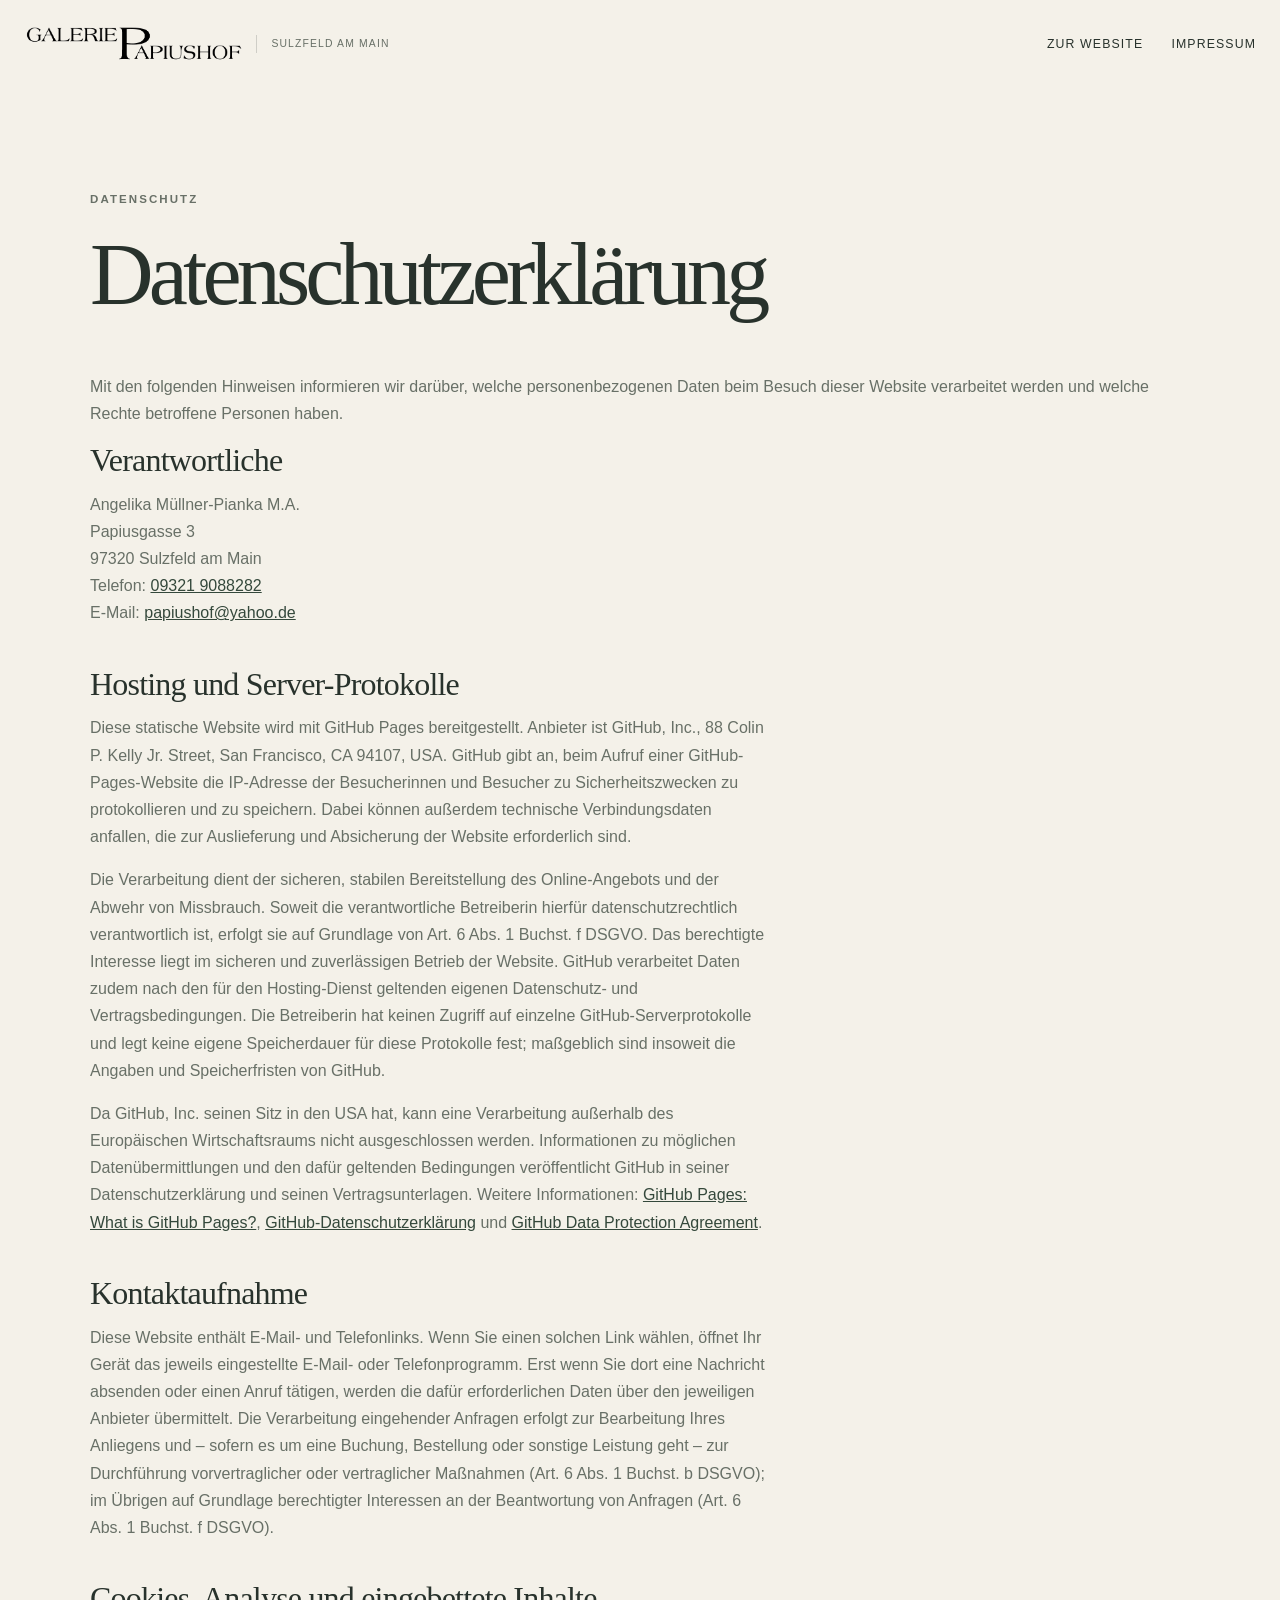
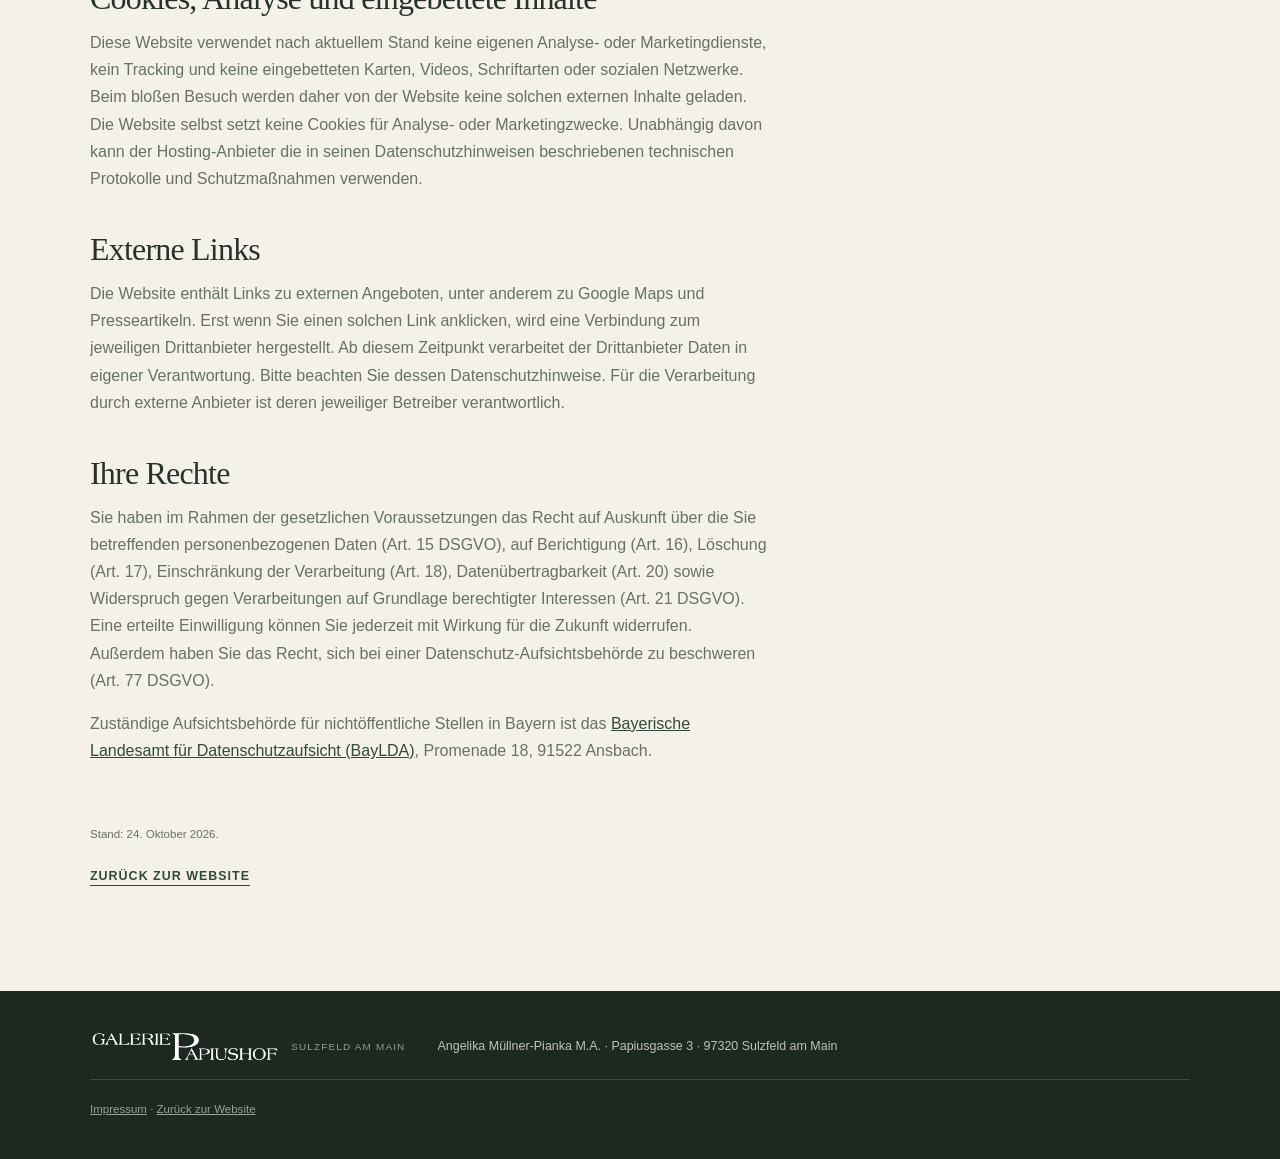
==== datenschutz.html @ ab96cfe1 "Publish Papiushof website Co-authored-by: Copilot <223556219+Copilot@users.noreply.github.com>" ====
<!doctype html>
<html lang="de">
  <head>
    <meta charset="utf-8">
    <meta name="viewport" content="width=device-width, initial-scale=1">
    <meta name="theme-color" content="#f4f1e9">
    <meta name="description" content="Datenschutzhinweise für die Website des Papiushofs.">
    <title>Datenschutzerklärung – Papiushof</title>
    <link rel="stylesheet" href="styles.css?v=20261024-5">
  </head>
  <body>
    <a class="skip-link" href="#inhalt">Direkt zum Inhalt</a>

    <header class="site-header">
      <a class="brand" href="index.html" aria-label="Papiushof – zur Startseite">
        <img class="brand-logo" src="assets/logo-papiushof.gif" alt="Galerie Papiushof">
        <span class="brand-location">Sulzfeld am Main</span>
      </a>
      <nav class="main-nav" aria-label="Seitennavigation">
        <a href="index.html">Zur Website</a>
        <a href="impressum.html">Impressum</a>
      </nav>
    </header>

    <main class="legal-page content-width" id="inhalt">
      <p class="eyebrow">Datenschutz</p>
      <h1>Datenschutzerklärung</h1>
      <p>Mit den folgenden Hinweisen informieren wir darüber, welche personenbezogenen Daten beim Besuch dieser Website verarbeitet werden und welche Rechte betroffene Personen haben.</p>

      <section aria-labelledby="verantwortliche-title">
        <h2 id="verantwortliche-title">Verantwortliche</h2>
        <p>
          Angelika Müllner-Pianka M.A.<br>
          Papiusgasse 3<br>
          97320 Sulzfeld am Main<br>
          Telefon: <a href="tel:+4993219088282">09321 9088282</a><br>
          E-Mail: <a href="mailto:papiushof@yahoo.de">papiushof@yahoo.de</a>
        </p>
      </section>

      <section aria-labelledby="hosting-title">
        <h2 id="hosting-title">Hosting und Server-Protokolle</h2>
        <p>Diese statische Website wird mit GitHub Pages bereitgestellt. Anbieter ist GitHub, Inc., 88 Colin P. Kelly Jr. Street, San Francisco, CA 94107, USA. GitHub gibt an, beim Aufruf einer GitHub-Pages-Website die IP-Adresse der Besucherinnen und Besucher zu Sicherheitszwecken zu protokollieren und zu speichern. Dabei können außerdem technische Verbindungsdaten anfallen, die zur Auslieferung und Absicherung der Website erforderlich sind.</p>
        <p>Die Verarbeitung dient der sicheren, stabilen Bereitstellung des Online-Angebots und der Abwehr von Missbrauch. Soweit die verantwortliche Betreiberin hierfür datenschutzrechtlich verantwortlich ist, erfolgt sie auf Grundlage von Art. 6 Abs. 1 Buchst. f DSGVO. Das berechtigte Interesse liegt im sicheren und zuverlässigen Betrieb der Website. GitHub verarbeitet Daten zudem nach den für den Hosting-Dienst geltenden eigenen Datenschutz- und Vertragsbedingungen. Die Betreiberin hat keinen Zugriff auf einzelne GitHub-Serverprotokolle und legt keine eigene Speicherdauer für diese Protokolle fest; maßgeblich sind insoweit die Angaben und Speicherfristen von GitHub.</p>
        <p>Da GitHub, Inc. seinen Sitz in den USA hat, kann eine Verarbeitung außerhalb des Europäischen Wirtschaftsraums nicht ausgeschlossen werden. Informationen zu möglichen Datenübermittlungen und den dafür geltenden Bedingungen veröffentlicht GitHub in seiner Datenschutzerklärung und seinen Vertragsunterlagen. Weitere Informationen: <a href="https://docs.github.com/en/pages/getting-started-with-github-pages/what-is-github-pages" target="_blank" rel="noopener noreferrer">GitHub Pages: What is GitHub Pages?</a>, <a href="https://docs.github.com/en/site-policy/privacy-policies/github-general-privacy-statement" target="_blank" rel="noopener noreferrer">GitHub-Datenschutzerklärung</a> und <a href="https://github.com/customer-terms/github-data-protection-agreement" target="_blank" rel="noopener noreferrer">GitHub Data Protection Agreement</a>.</p>
      </section>

      <section aria-labelledby="kontaktaufnahme-title">
        <h2 id="kontaktaufnahme-title">Kontaktaufnahme</h2>
        <p>Diese Website enthält E-Mail- und Telefonlinks. Wenn Sie einen solchen Link wählen, öffnet Ihr Gerät das jeweils eingestellte E-Mail- oder Telefonprogramm. Erst wenn Sie dort eine Nachricht absenden oder einen Anruf tätigen, werden die dafür erforderlichen Daten über den jeweiligen Anbieter übermittelt. Die Verarbeitung eingehender Anfragen erfolgt zur Bearbeitung Ihres Anliegens und – sofern es um eine Buchung, Bestellung oder sonstige Leistung geht – zur Durchführung vorvertraglicher oder vertraglicher Maßnahmen (Art. 6 Abs. 1 Buchst. b DSGVO); im Übrigen auf Grundlage berechtigter Interessen an der Beantwortung von Anfragen (Art. 6 Abs. 1 Buchst. f DSGVO).</p>
      </section>

      <section aria-labelledby="cookies-title">
        <h2 id="cookies-title">Cookies, Analyse und eingebettete Inhalte</h2>
        <p>Diese Website verwendet nach aktuellem Stand keine eigenen Analyse- oder Marketingdienste, kein Tracking und keine eingebetteten Karten, Videos, Schriftarten oder sozialen Netzwerke. Beim bloßen Besuch werden daher von der Website keine solchen externen Inhalte geladen. Die Website selbst setzt keine Cookies für Analyse- oder Marketingzwecke. Unabhängig davon kann der Hosting-Anbieter die in seinen Datenschutzhinweisen beschriebenen technischen Protokolle und Schutzmaßnahmen verwenden.</p>
      </section>

      <section aria-labelledby="externe-links-title">
        <h2 id="externe-links-title">Externe Links</h2>
        <p>Die Website enthält Links zu externen Angeboten, unter anderem zu Google Maps und Presseartikeln. Erst wenn Sie einen solchen Link anklicken, wird eine Verbindung zum jeweiligen Drittanbieter hergestellt. Ab diesem Zeitpunkt verarbeitet der Drittanbieter Daten in eigener Verantwortung. Bitte beachten Sie dessen Datenschutzhinweise. Für die Verarbeitung durch externe Anbieter ist deren jeweiliger Betreiber verantwortlich.</p>
      </section>

      <section aria-labelledby="rechte-title">
        <h2 id="rechte-title">Ihre Rechte</h2>
        <p>Sie haben im Rahmen der gesetzlichen Voraussetzungen das Recht auf Auskunft über die Sie betreffenden personenbezogenen Daten (Art. 15 DSGVO), auf Berichtigung (Art. 16), Löschung (Art. 17), Einschränkung der Verarbeitung (Art. 18), Datenübertragbarkeit (Art. 20) sowie Widerspruch gegen Verarbeitungen auf Grundlage berechtigter Interessen (Art. 21 DSGVO). Eine erteilte Einwilligung können Sie jederzeit mit Wirkung für die Zukunft widerrufen. Außerdem haben Sie das Recht, sich bei einer Datenschutz-Aufsichtsbehörde zu beschweren (Art. 77 DSGVO).</p>
        <p>Zuständige Aufsichtsbehörde für nichtöffentliche Stellen in Bayern ist das <a href="https://www.lda.bayern.de/" target="_blank" rel="noopener noreferrer">Bayerische Landesamt für Datenschutzaufsicht (BayLDA)</a>, Promenade 18, 91522 Ansbach.</p>
      </section>

      <p class="legal-note">Stand: 24. Oktober 2026.</p>
      <a class="text-link" href="index.html">Zurück zur Website</a>
    </main>

    <footer class="site-footer">
      <div class="content-width footer-layout">
        <a class="footer-brand" href="index.html" aria-label="Galerie Papiushof – zur Startseite">
          <img src="assets/logo-papiushof.gif" alt="Galerie Papiushof">
          <span>Sulzfeld am Main</span>
        </a>
        <p>Angelika Müllner-Pianka M.A. · Papiusgasse 3 · 97320 Sulzfeld am Main</p>
        <p class="legal-note"><a href="impressum.html">Impressum</a> · <a href="index.html">Zurück zur Website</a></p>
      </div>
    </footer>
  </body>
</html>
---- styles.css ----
:root {
  color-scheme: light;
  --ink: #28322c;
  --muted: #687067;
  --paper: #f4f1e9;
  --paper-deep: #e9e5da;
  --white: #fffefa;
  --green: #34483b;
  --green-deep: #24352b;
  --rust: #a75d43;
  --line: rgba(40, 50, 44, 0.18);
  --serif: Georgia, "Times New Roman", serif;
  --sans: "Helvetica Neue", Helvetica, Arial, sans-serif;
}

* {
  box-sizing: border-box;
}

html {
  scroll-behavior: smooth;
  scroll-padding-top: 6rem;
}

body {
  margin: 0;
  background: var(--paper);
  color: var(--ink);
  font-family: var(--sans);
  font-size: 1rem;
  line-height: 1.7;
}

a {
  color: inherit;
}

img {
  display: block;
  max-width: 100%;
}

h1,
h2,
h3,
p,
figure {
  margin-top: 0;
}

h1,
h2,
h3 {
  font-family: var(--serif);
  font-weight: 400;
  line-height: 1.12;
}

h2 {
  margin-bottom: 1.4rem;
  font-size: clamp(2.6rem, 5vw, 4.2rem);
  letter-spacing: -0.045em;
}

.content-width {
  width: min(1100px, calc(100% - 3rem));
  margin-inline: auto;
}

.skip-link {
  position: absolute;
  z-index: 10;
  top: 1rem;
  left: 1rem;
  padding: 0.75rem 1rem;
  transform: translateY(-160%);
  background: var(--white);
  color: var(--ink);
}

.skip-link:focus {
  transform: translateY(0);
}

.site-header {
  position: relative;
  z-index: 2;
  display: flex;
  align-items: center;
  justify-content: space-between;
  gap: 2rem;
  min-height: 88px;
  padding: 0.75rem max(1.5rem, calc((100vw - 1320px) / 2));
  background: var(--paper);
}

.brand,
.footer-brand {
  display: inline-flex;
  align-items: center;
  gap: 0.75rem;
  color: var(--ink);
  text-decoration: none;
}

.brand-logo {
  display: block;
  width: clamp(170px, 18vw, 220px);
  max-height: 44px;
  object-fit: contain;
}

.brand-location {
  padding-left: 0.9rem;
  border-left: 1px solid var(--line);
  color: var(--muted);
  font-size: 0.65rem;
  letter-spacing: 0.11em;
  text-transform: uppercase;
}

.footer-brand img {
  display: block;
  width: 190px;
  max-height: 38px;
  filter: brightness(0) invert(1);
  object-fit: contain;
}

.footer-brand span {
  color: rgba(255, 254, 250, 0.55);
  font-size: 0.62rem;
  letter-spacing: 0.12em;
  text-transform: uppercase;
}

.main-nav {
  display: flex;
  align-items: center;
  gap: clamp(1rem, 2.2vw, 2.25rem);
}

.main-nav a {
  color: var(--ink);
  font-size: 0.77rem;
  letter-spacing: 0.09em;
  text-decoration: none;
  text-transform: uppercase;
  transition: color 160ms ease;
}

.main-nav a:hover,
.main-nav a:focus-visible,
.text-link:hover,
.contact-details a:hover {
  color: var(--rust);
}

.hero {
  position: relative;
  display: grid;
  min-height: min(700px, 76vw);
  min-height: min(700px, 76svh);
  align-items: center;
  overflow: hidden;
  background: var(--green-deep);
  color: var(--white);
}

.hero-image,
.hero-shade {
  position: absolute;
  inset: 0;
  width: 100%;
  height: 100%;
}

.hero-image {
  object-fit: cover;
  object-position: center 47%;
}

.hero-shade {
  background: linear-gradient(90deg, rgba(24, 35, 28, 0.78), rgba(24, 35, 28, 0.32) 58%, rgba(24, 35, 28, 0.08));
}

.hero-content {
  position: relative;
  width: min(1100px, calc(100% - 3rem));
  margin: 2rem auto 4rem;
}

.eyebrow {
  margin-bottom: 1rem;
  color: var(--rust);
  font-size: 0.72rem;
  font-weight: 700;
  letter-spacing: 0.18em;
  text-transform: uppercase;
}

.invitation-archive {
  margin-top: 1rem;
}

.invitation-archive > summary {
  width: fit-content;
  cursor: pointer;
  list-style: none;
}

.invitation-archive > summary::-webkit-details-marker {
  display: none;
}

.invitation-archive[open] > summary span {
  transform: rotate(180deg);
}

.invitation-archive > summary span {
  display: inline-block;
  transition: transform 160ms ease;
}

.invitation-carousel {
  margin-top: 1.5rem;
}

.invitation-list {
  display: flex;
  gap: 1rem;
  overflow-x: auto;
  min-width: 0;
  padding-bottom: 0.75rem;
  scroll-padding-inline: 0;
  scroll-snap-type: x mandatory;
  scrollbar-color: var(--rust) var(--paper-deep);
}

.invitation-card {
  min-width: 0;
  flex: 0 0 100%;
  padding: 1.25rem;
  background: var(--paper);
  scroll-margin-block-start: 6rem;
  scroll-snap-align: start;
}

.invitation-card h4 {
  margin: 0 0 0.8rem;
  font-family: var(--serif);
  font-size: 1.1rem;
  font-weight: 400;
}

.invitation-sides {
  display: grid;
  grid-template-columns: repeat(2, minmax(0, 1fr));
  gap: 0.8rem;
}

.invitation-sides figure {
  min-width: 0;
  margin: 0;
}

.invitation-sides img {
  width: 100%;
  aspect-ratio: 1;
  background: var(--paper-deep);
  object-fit: cover;
}

.invitation-sides figure > a {
  display: block;
  cursor: zoom-in;
}

.invitation-sides figcaption {
  margin-top: 0.35rem;
  font-size: 0.68rem;
  line-height: 1.4;
}

.image-viewer {
  width: min(96vw, 1500px);
  max-width: none;
  max-height: none;
  padding: 1rem 4.5rem;
  overflow: visible;
  border: 0;
  background: transparent;
  color: var(--white);
}

.image-viewer[open] {
  display: grid;
  grid-template-columns: auto minmax(0, 1fr) auto;
  align-items: center;
  gap: clamp(0.5rem, 2vw, 2rem);
}

.image-viewer::backdrop {
  background: rgba(16, 22, 18, 0.9);
}

.image-viewer-content {
  display: grid;
  justify-items: center;
  gap: 0.75rem;
  min-width: 0;
  max-height: calc(100dvh - 2rem);
  margin: 0;
}

.image-viewer-content img {
  width: auto;
  height: auto;
  max-width: 100%;
  max-height: calc(100dvh - 5rem);
  object-fit: contain;
}

.image-viewer-content figcaption {
  color: rgba(255, 254, 250, 0.85);
  font-size: 0.85rem;
  text-align: center;
}

.image-viewer button {
  display: flex;
  align-items: center;
  justify-content: center;
  width: 3rem;
  height: 3rem;
  padding: 0;
  border: 1px solid rgba(255, 254, 250, 0.6);
  border-radius: 50%;
  background: rgba(36, 53, 43, 0.78);
  color: var(--white);
  cursor: pointer;
}

.image-viewer button svg {
  display: block;
  width: 1.25rem;
  height: 1.25rem;
  flex: 0 0 auto;
  fill: none;
  stroke: currentColor;
  stroke-linecap: round;
  stroke-linejoin: round;
  stroke-width: 1.8;
}

.image-viewer button:hover {
  background: var(--green);
}

.image-viewer .image-viewer-close {
  position: absolute;
  top: 0;
  right: 0;
}

.image-viewer button:focus-visible {
  outline-color: var(--white);
}

.invitation-paging {
  display: flex;
  justify-content: space-between;
  gap: 1rem;
  margin-top: 1.25rem;
  padding-top: 0.75rem;
  border-top: 1px solid var(--line);
  font-size: 0.72rem;
}

.invitation-paging a {
  color: var(--green);
  font-weight: 700;
  text-decoration-thickness: 1px;
  text-underline-offset: 0.2rem;
}

.invitation-paging > :first-child:last-child {
  margin-left: auto;
}

.numbered-eyebrow {
  display: flex;
  align-items: center;
  gap: 0.7rem;
}

.section-number {
  display: inline-grid;
  width: 1.7rem;
  height: 1.7rem;
  flex: 0 0 auto;
  place-items: center;
  border: 1px solid currentColor;
  border-radius: 50%;
  font-size: 0.62rem;
  letter-spacing: 0;
}

.hero .eyebrow {
  color: #e5b39a;
}

.hero h1 {
  max-width: 900px;
  margin-bottom: 1.5rem;
  font-size: clamp(4rem, 9vw, 7.6rem);
  letter-spacing: -0.065em;
}

.hero-content > p:not(.eyebrow) {
  max-width: 440px;
  margin-bottom: 2rem;
  color: rgba(255, 254, 250, 0.88);
  font-size: 1.12rem;
}

.hero-caption {
  position: absolute;
  right: max(1.5rem, calc((100vw - 1320px) / 2));
  bottom: 1.5rem;
  color: rgba(255, 254, 250, 0.83);
  font-size: 0.72rem;
  letter-spacing: 0.1em;
  text-transform: uppercase;
}

.button {
  display: inline-flex;
  align-items: center;
  gap: 1.5rem;
  padding: 0.9rem 1.2rem;
  border: 1px solid currentColor;
  font-size: 0.75rem;
  font-weight: 700;
  letter-spacing: 0.1em;
  text-decoration: none;
  text-transform: uppercase;
  transition: background 160ms ease, color 160ms ease;
}

.button-light {
  color: var(--white);
}

.button-light:hover {
  background: var(--white);
  color: var(--ink);
}

.button-dark {
  border-color: var(--green);
  background: var(--green);
  color: var(--white);
}

.button-dark:hover {
  background: transparent;
  color: var(--green);
}

.intro {
  padding-block: clamp(5rem, 10vw, 9rem);
  text-align: center;
}

.intro h2 {
  font-size: clamp(2.6rem, 5.5vw, 4.8rem);
}

.intro-copy {
  max-width: 620px;
  margin: 0 auto;
  color: var(--muted);
  font-size: 1.1rem;
}

.intro-rule {
  width: 1px;
  height: 54px;
  margin: 2.5rem auto 0;
  background: var(--rust);
}

.section {
  padding-block: clamp(4.5rem, 9vw, 8rem);
}

.section-gallery {
  background: var(--white);
}

.section-apartment {
  background: #e8ebe4;
}

.section-heading {
  display: flex;
  align-items: end;
  justify-content: space-between;
  gap: 2rem;
  margin-bottom: 3rem;
}

.section-heading h2 {
  margin-bottom: 0;
}

.section-heading > p {
  max-width: 340px;
  margin-bottom: 0.6rem;
  color: var(--muted);
}

.gallery-feature {
  display: grid;
  grid-template-columns: minmax(0, 1.5fr) minmax(260px, 0.7fr);
  align-items: center;
  gap: clamp(2rem, 7vw, 6rem);
}

.gallery-feature > * {
  min-width: 0;
}

.gallery-images {
  display: grid;
  grid-template-columns: minmax(0, 1fr);
  gap: 1rem;
}

.gallery-images img {
  width: 100%;
  aspect-ratio: 1.5;
  max-height: 480px;
  background: var(--paper-deep);
  object-fit: cover;
}

.feature-copy {
  min-width: 0;
  padding-block: 1rem;
}

.tag {
  display: inline-block;
  margin-bottom: 1.3rem;
  color: var(--rust);
  font-size: 0.7rem;
  font-weight: 700;
  letter-spacing: 0.14em;
  text-transform: uppercase;
}

.feature-copy h3 {
  margin-bottom: 0.5rem;
  font-size: clamp(2.1rem, 4vw, 3.25rem);
}

.feature-subtitle {
  color: var(--rust);
  font-family: var(--serif);
  font-size: 1.15rem;
  font-style: italic;
}

.feature-copy > p:not(.feature-subtitle) {
  color: var(--muted);
}

.text-link {
  display: inline-flex;
  align-items: center;
  gap: 0.9rem;
  margin-top: 0.65rem;
  color: var(--green);
  font-size: 0.78rem;
  font-weight: 700;
  letter-spacing: 0.08em;
  text-decoration-thickness: 1px;
  text-underline-offset: 0.3rem;
  text-transform: uppercase;
}

.hours-row {
  display: grid;
  grid-template-columns: 0.8fr 1.6fr auto;
  align-items: center;
  gap: 2rem;
  margin-top: 4rem;
  padding-top: 1.6rem;
  border-top: 1px solid var(--line);
}

.hours-row h3 {
  margin: 0;
  font-size: 1.35rem;
}

.hours-row p {
  margin: 0;
  color: var(--muted);
}

.hours-row a {
  color: var(--green);
  font-weight: 700;
  text-decoration: none;
  white-space: nowrap;
}

.section-wine {
  background: var(--green);
  color: var(--white);
}

.section-wine .eyebrow,
.section-wine .status {
  color: #e5b39a;
}

.section-wine .lead {
  color: #e5d9c5;
}

.section-wine .wine-copy > p:not(.eyebrow, .lead, .status),
.section-wine .cafe-note p {
  color: rgba(255, 254, 250, 0.78);
}

.section-wine .text-link {
  color: var(--white);
}

.section-wine .text-link:hover {
  color: #e5b39a;
}

.section-wine .wine-image figcaption {
  color: rgba(255, 254, 250, 0.78);
}

.section-wine .cafe-note .eyebrow {
  color: #e5b39a;
}

.section-wine .status-dot {
  background: #e5b39a;
}

.wine-layout {
  display: grid;
  grid-template-columns: 0.85fr 1.15fr;
  align-items: center;
  gap: clamp(3rem, 9vw, 8rem);
}

.wine-copy > p:not(.eyebrow, .lead, .status) {
  color: var(--muted);
}

.lead {
  margin-bottom: 1.2rem;
  font-family: var(--serif);
  font-size: 1.45rem;
  line-height: 1.4;
}

.status {
  display: flex;
  align-items: center;
  gap: 0.7rem;
  margin-block: 1.5rem 0.7rem;
  color: var(--rust);
  font-size: 0.81rem;
  font-weight: 700;
}

.status-dot {
  width: 8px;
  height: 8px;
  border-radius: 50%;
  background: var(--rust);
}

.wine-image {
  margin: 0;
}

.wine-image img {
  width: 100%;
  max-height: 510px;
  aspect-ratio: 1.12;
  object-fit: cover;
}

.wine-image figcaption {
  margin-top: 0.7rem;
  color: var(--muted);
  font-family: var(--serif);
  font-size: 0.95rem;
  font-style: italic;
}

.cafe-note {
  display: flex;
  align-items: baseline;
  gap: 2rem;
  margin-top: 4rem;
  padding-top: 1.4rem;
  border-top: 1px solid var(--line);
}

.cafe-note .eyebrow {
  flex: 0 0 auto;
  margin: 0;
}

.cafe-note p {
  margin: 0;
  color: var(--muted);
}

.section-tasting {
  background: var(--green-deep);
  color: var(--white);
}

.tasting-layout {
  display: grid;
  grid-template-columns: 1fr;
  gap: clamp(2rem, 8vw, 7rem);
  max-width: 900px;
}

.section-tasting .eyebrow {
  color: #e5b39a;
}

.section-tasting .section-number {
  color: #e5b39a;
}

.section-tasting .lead {
  color: #e5d9c5;
}

.section-tasting p:not(.eyebrow, .lead) {
  color: rgba(255, 254, 250, 0.78);
}

.section-tasting .button {
  margin-top: 0.8rem;
}

.apartment-layout {
  display: grid;
  grid-template-columns: 0.95fr 1.05fr;
  align-items: center;
  gap: clamp(3rem, 9vw, 8rem);
}

.apartment-image {
  margin: 0;
}

.apartment-image img {
  width: 100%;
  aspect-ratio: 0.9;
  object-fit: cover;
}

.apartment-copy > p:not(.eyebrow, .lead, .small-copy) {
  color: var(--muted);
}

.price-list {
  margin-block: 1.8rem;
  border-top: 1px solid var(--line);
}

.price-list p {
  display: flex;
  align-items: baseline;
  gap: 1rem;
  margin: 0;
  padding: 0.85rem 0;
  border-bottom: 1px solid var(--line);
}

.price-list strong {
  min-width: 4.2rem;
  color: var(--rust);
  font-family: var(--serif);
  font-size: 1.5rem;
  font-weight: 400;
}

.price-list span,
.small-copy {
  color: var(--muted);
  font-size: 0.84rem;
}

.section-book {
  background: var(--paper-deep);
}

.book-card {
  display: grid;
  grid-template-columns: 0.8fr 1.2fr;
  gap: clamp(2rem, 8vw, 7rem);
  max-width: 920px;
  padding: clamp(2rem, 6vw, 5rem);
  background: var(--white);
}

.book-image {
  align-self: center;
  margin: 0;
}

.book-image img {
  width: 100%;
  aspect-ratio: 1.15;
  object-fit: contain;
}

.book-image figcaption {
  margin-top: 0.65rem;
  color: var(--muted);
  font-family: var(--serif);
  font-size: 0.9rem;
  font-style: italic;
}

.book-card h2 {
  font-size: clamp(2.4rem, 4.5vw, 3.7rem);
}

.book-card > div:last-child > p:not(.eyebrow, .lead) {
  color: var(--muted);
}

.section-press {
  background: var(--white);
}

.press-layout {
  display: grid;
  grid-template-columns: 0.7fr 1.3fr;
  gap: clamp(2rem, 8vw, 7rem);
}

.press-layout > div > p:last-child {
  color: var(--muted);
}

.press-list {
  margin: 0;
  padding: 0;
  list-style: none;
}

.press-list li {
  border-top: 1px solid var(--line);
}

.press-list li:last-child {
  border-bottom: 1px solid var(--line);
}

.press-list a {
  display: flex;
  justify-content: space-between;
  gap: 1.5rem;
  padding: 1rem 0;
  color: var(--ink);
  text-decoration: none;
  transition: color 160ms ease;
}

.press-list a:hover {
  color: var(--rust);
}

.contact-section {
  padding-block: clamp(4.5rem, 9vw, 8rem);
  background: var(--green-deep);
  color: var(--white);
}

.contact-layout {
  display: grid;
  grid-template-columns: 1fr 1fr;
  gap: 3rem;
}

.contact-section .eyebrow {
  color: #e5b39a;
}

.contact-section .lead {
  margin-bottom: 0.4rem;
  color: #e5d9c5;
}

.contact-section address {
  color: rgba(255, 254, 250, 0.76);
  font-style: normal;
}

.contact-details {
  display: flex;
  flex-direction: column;
  align-items: flex-start;
  justify-content: center;
  gap: 0.8rem;
  padding-top: 1rem;
}

.contact-details a {
  color: var(--white);
  font-family: var(--serif);
  font-size: clamp(1.15rem, 2vw, 1.55rem);
  text-decoration: none;
}

.contact-details a span {
  margin-left: 0.4rem;
  color: rgba(255, 254, 250, 0.62);
  font-family: var(--sans);
  font-size: 0.72rem;
  letter-spacing: 0.08em;
  text-transform: uppercase;
}

.contact-details .map-link {
  margin-top: 0.5rem;
  color: #e5b39a;
  font-family: var(--sans);
  font-size: 0.78rem;
  font-weight: 700;
  letter-spacing: 0.1em;
  text-transform: uppercase;
}

.site-footer {
  padding-block: 2.5rem;
  background: #1b2921;
  color: rgba(255, 254, 250, 0.72);
  font-size: 0.78rem;
}

.footer-layout {
  display: grid;
  grid-template-columns: auto 1fr;
  align-items: center;
  gap: 1rem 2rem;
}

.footer-brand {
  gap: 0.7rem;
}

.footer-layout > p {
  margin: 0;
}

.legal-note {
  grid-column: 1 / -1;
  padding-top: 1.2rem;
  border-top: 1px solid rgba(255, 254, 250, 0.15);
  color: rgba(255, 254, 250, 0.56);
  font-size: 0.72rem;
}

.legal-note a {
  color: inherit;
}

.legal-page {
  min-height: 65vh;
  padding-block: clamp(4rem, 8vw, 7rem);
}

.legal-page h1 {
  margin-bottom: 3rem;
  font-size: clamp(2rem, 9vw, 5.5rem);
  letter-spacing: -0.055em;
}

.legal-page section {
  max-width: 680px;
  margin-bottom: 2.5rem;
}

.legal-page h2 {
  margin-bottom: 0.75rem;
  font-size: clamp(1.5rem, 3vw, 2rem);
  letter-spacing: -0.025em;
}

.legal-page p {
  color: var(--muted);
}

.legal-page a:not(.text-link) {
  color: var(--green);
}

:focus-visible {
  outline: 2px solid var(--rust);
  outline-offset: 4px;
}

@media (max-width: 860px) {
  .site-header {
    flex-direction: column;
    align-items: flex-start;
    gap: 0.9rem;
    padding-block: 1rem;
  }

  .main-nav {
    width: 100%;
    gap: 1.3rem;
    overflow-x: auto;
    padding-bottom: 0.35rem;
  }

  .main-nav a {
    flex: 0 0 auto;
  }

  .gallery-feature,
  .wine-layout,
  .apartment-layout {
    gap: 2.5rem;
  }

  .hours-row {
    grid-template-columns: 1fr 2fr;
  }

  .hours-row a {
    grid-column: 2;
  }
}

@media (max-width: 620px) {
  html {
    scroll-padding-top: 2rem;
  }

  .content-width,
  .hero-content {
    width: min(100% - 2rem, 1100px);
  }

  .site-header {
    padding-inline: 1rem;
  }

  .hero {
    min-height: 660px;
    min-height: 78svh;
  }

  .hero-image {
    object-position: 57% center;
  }

  .hero-shade {
    background: linear-gradient(90deg, rgba(24, 35, 28, 0.76), rgba(24, 35, 28, 0.23));
  }

  .hero h1 {
    font-size: clamp(3.5rem, 17vw, 5.5rem);
  }

  .hero-caption {
    right: 1rem;
    bottom: 1rem;
    font-size: 0.62rem;
  }

  .image-viewer {
    width: 100%;
    padding: 3.5rem 0.5rem 0.5rem;
  }

  .image-viewer[open] {
    grid-template-columns: 2.5rem minmax(0, 1fr) 2.5rem;
    gap: 0.35rem;
  }

  .image-viewer button {
    width: 2.5rem;
    height: 2.5rem;
  }

  .image-viewer .image-viewer-close {
    top: 0.5rem;
    right: 0.5rem;
  }

  .image-viewer-content img {
    max-height: calc(100dvh - 7rem);
  }

  .section-heading,
  .gallery-feature,
  .wine-layout,
  .tasting-layout,
  .apartment-layout,
  .book-card,
  .press-layout,
  .contact-layout {
    grid-template-columns: 1fr;
  }

  .section-heading {
    display: grid;
    gap: 0.75rem;
    margin-bottom: 2rem;
  }

  .section-heading > p {
    margin: 0;
  }

  .hours-row {
    grid-template-columns: 1fr;
    gap: 0.7rem;
    margin-top: 2.5rem;
  }

  .hours-row a {
    grid-column: auto;
  }

  .wine-layout,
  .apartment-layout {
    gap: 2rem;
  }

  .wine-image {
    grid-row: 1;
  }

  .invitation-card {
    padding: 1rem;
  }

  .brand-logo {
    width: clamp(145px, 45vw, 190px);
  }

  .cafe-note {
    display: block;
  }

  .cafe-note .eyebrow {
    margin-bottom: 0.6rem;
  }

  .tasting-layout {
    gap: 2rem;
  }

  .apartment-image img {
    aspect-ratio: 1.15;
  }

  .book-card {
    gap: 2rem;
    padding: 2rem 1.5rem;
  }

  .press-layout {
    gap: 1.5rem;
  }

  .contact-layout {
    gap: 1.5rem;
  }

  .footer-layout {
    grid-template-columns: 1fr auto;
  }

  .footer-layout > p:not(.legal-note) {
    grid-column: 1 / -1;
  }
}

@media (prefers-reduced-motion: reduce) {
  *,
  *::before,
  *::after {
    scroll-behavior: auto !important;
    transition-duration: 0.01ms !important;
  }
}
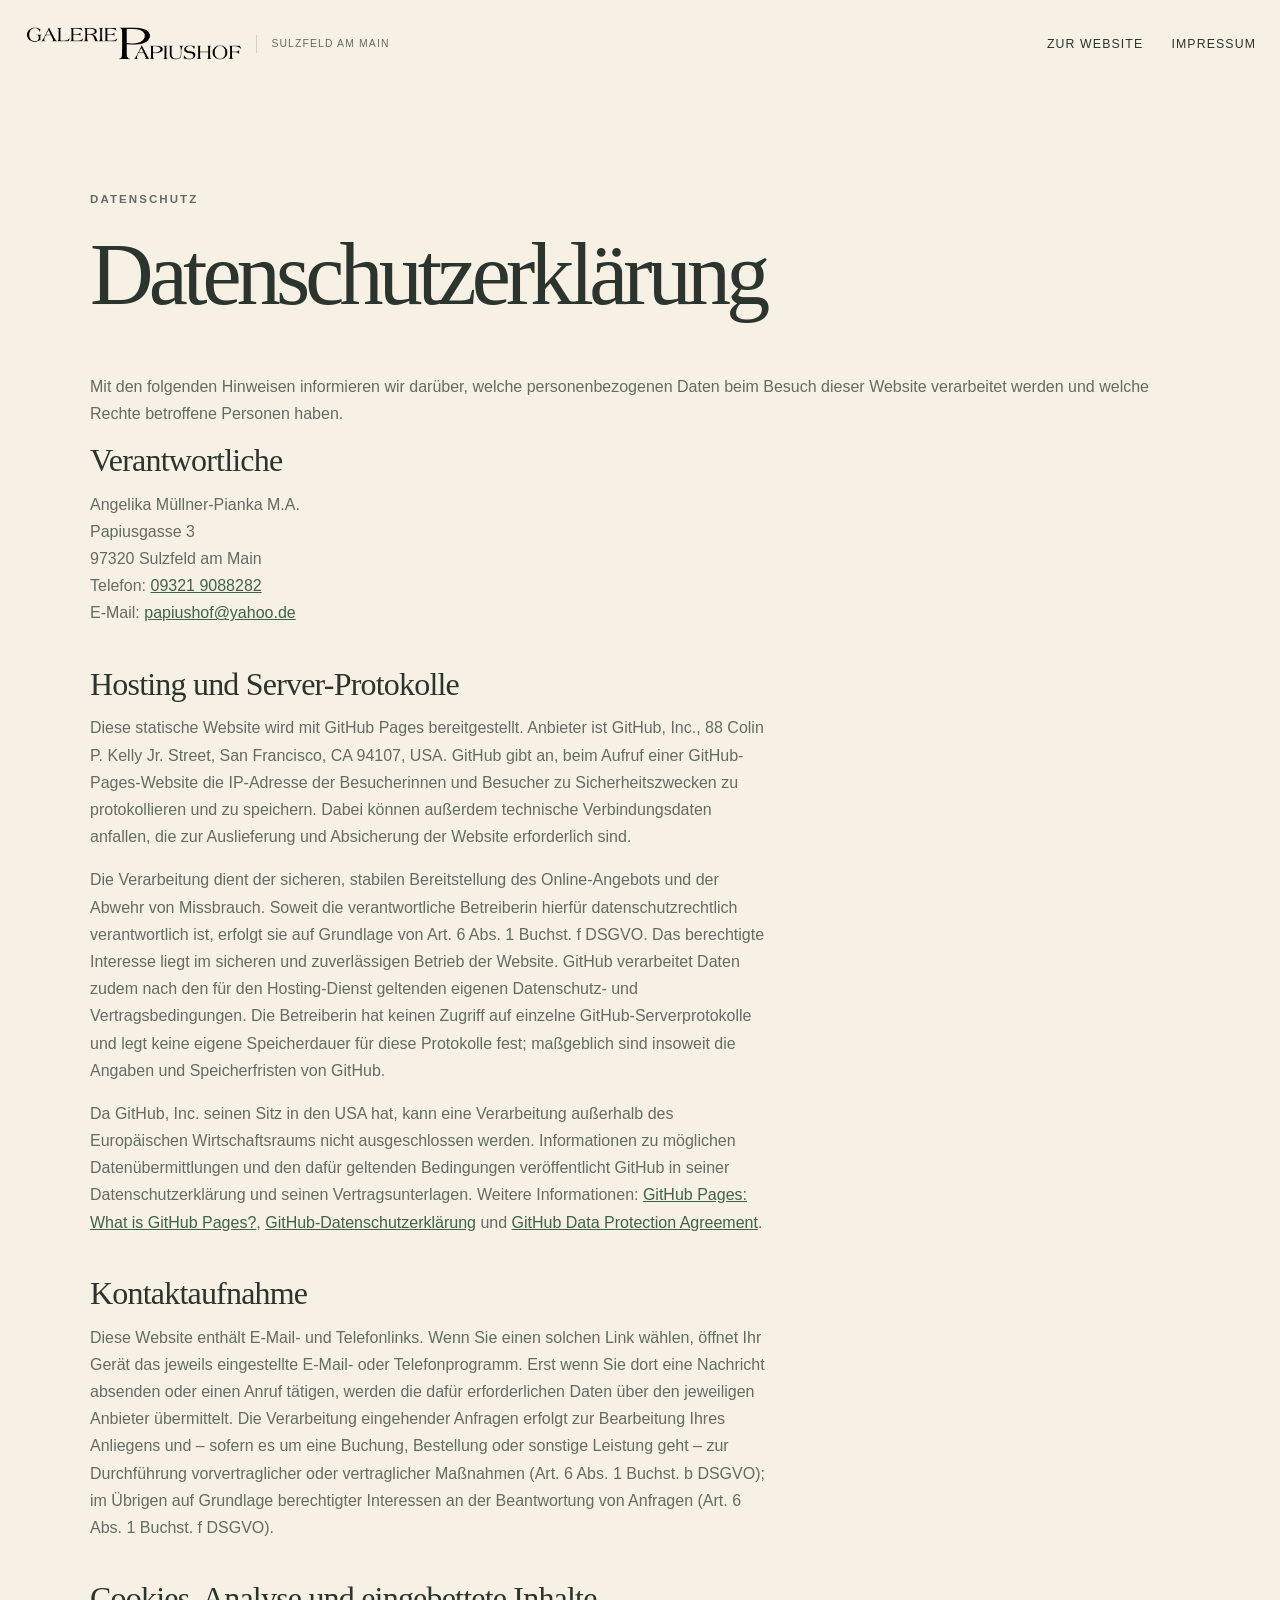
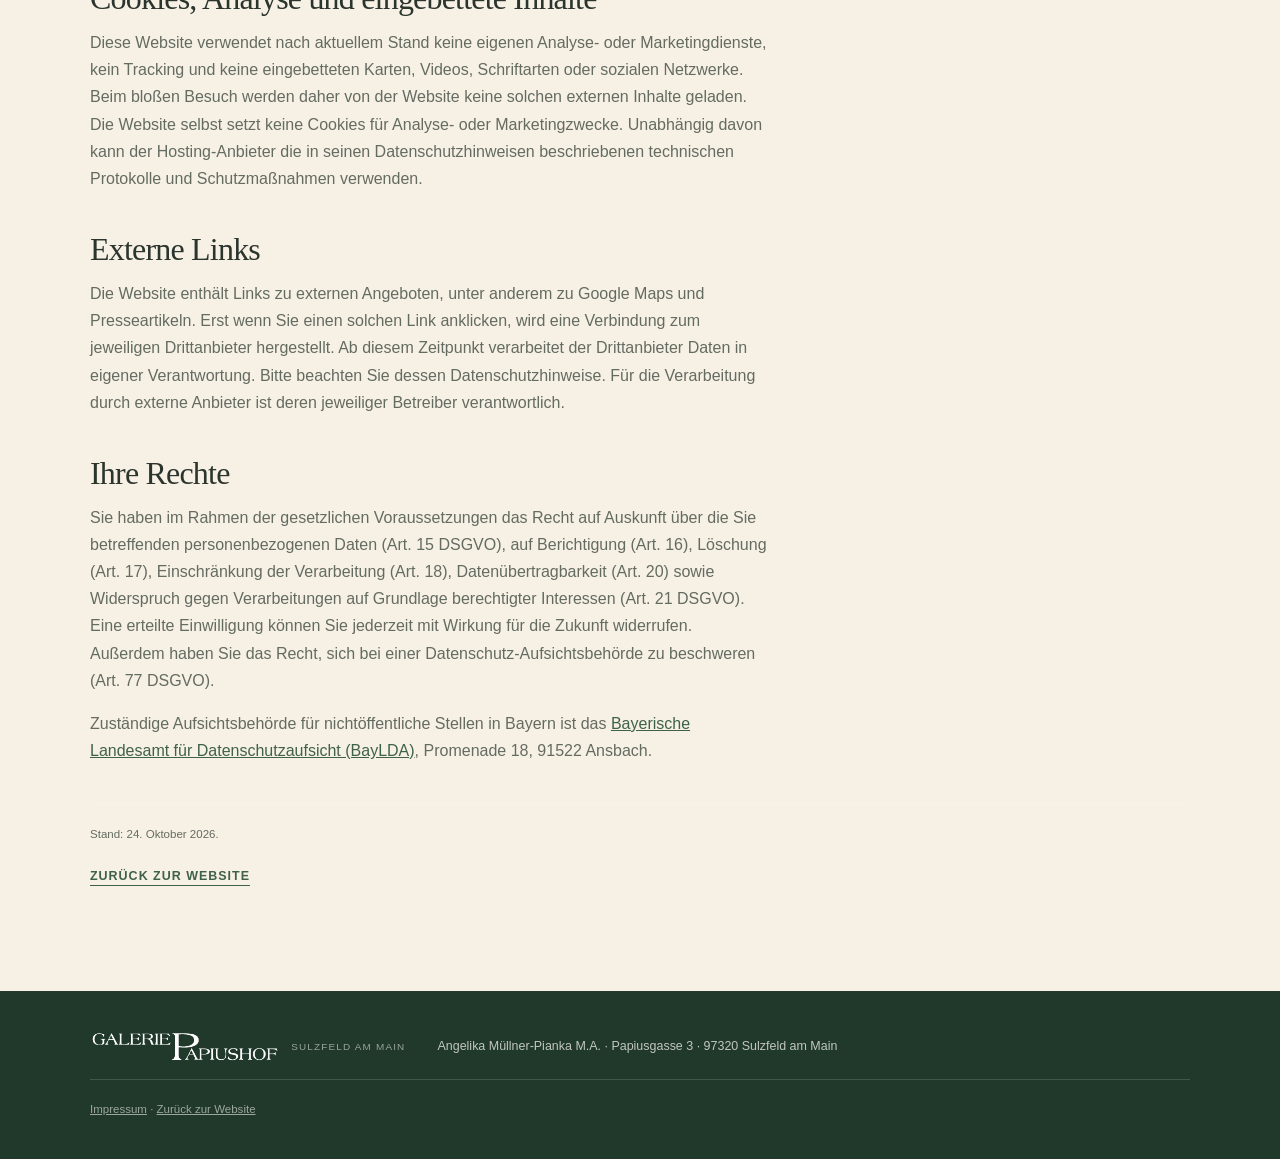
==== commit c56c65f1: "farbschema optimiert" ====
--- a/datenschutz.html
+++ b/datenschutz.html
@@ -3,10 +3,10 @@
   <head>
     <meta charset="utf-8">
     <meta name="viewport" content="width=device-width, initial-scale=1">
-    <meta name="theme-color" content="#f4f1e9">
+    <meta name="theme-color" content="#f7f1e5">
     <meta name="description" content="Datenschutzhinweise für die Website des Papiushofs.">
     <title>Datenschutzerklärung – Papiushof</title>
-    <link rel="stylesheet" href="styles.css?v=20261024-5">
+    <link rel="stylesheet" href="styles.css?v=20261024-6">
   </head>
   <body>
     <a class="skip-link" href="#inhalt">Direkt zum Inhalt</a>
--- a/styles.css
+++ b/styles.css
@@ -1,14 +1,16 @@
 :root {
   color-scheme: light;
-  --ink: #28322c;
-  --muted: #687067;
-  --paper: #f4f1e9;
-  --paper-deep: #e9e5da;
-  --white: #fffefa;
-  --green: #34483b;
-  --green-deep: #24352b;
-  --rust: #a75d43;
-  --line: rgba(40, 50, 44, 0.18);
+  --ink: #2b342d;
+  --muted: #646b61;
+  --paper: #f7f1e5;
+  --paper-deep: #e9ddc8;
+  --white: #fffcf5;
+  --green: #3f614a;
+  --green-deep: #294735;
+  --rust: #b45f3d;
+  --accent-light: #f0b28d;
+  --accent-cream: #f0dfc0;
+  --line: rgba(43, 52, 45, 0.18);
   --serif: Georgia, "Times New Roman", serif;
   --sans: "Helvetica Neue", Helvetica, Arial, sans-serif;
 }
@@ -181,7 +183,7 @@
 }
 
 .hero-shade {
-  background: linear-gradient(90deg, rgba(24, 35, 28, 0.78), rgba(24, 35, 28, 0.32) 58%, rgba(24, 35, 28, 0.08));
+  background: linear-gradient(90deg, rgba(22, 40, 27, 0.78), rgba(22, 40, 27, 0.32) 58%, rgba(22, 40, 27, 0.08));
 }
 
 .hero-content {
@@ -407,7 +409,7 @@
 }
 
 .hero .eyebrow {
-  color: #e5b39a;
+  color: var(--accent-light);
 }
 
 .hero h1 {
@@ -500,7 +502,7 @@
 }
 
 .section-apartment {
-  background: #e8ebe4;
+  background: #e2e9db;
 }
 
 .section-heading {
@@ -625,11 +627,11 @@
 
 .section-wine .eyebrow,
 .section-wine .status {
-  color: #e5b39a;
+  color: var(--accent-light);
 }
 
 .section-wine .lead {
-  color: #e5d9c5;
+  color: var(--accent-cream);
 }
 
 .section-wine .wine-copy > p:not(.eyebrow, .lead, .status),
@@ -642,7 +644,7 @@
 }
 
 .section-wine .text-link:hover {
-  color: #e5b39a;
+  color: var(--accent-light);
 }
 
 .section-wine .wine-image figcaption {
@@ -650,11 +652,11 @@
 }
 
 .section-wine .cafe-note .eyebrow {
-  color: #e5b39a;
+  color: var(--accent-light);
 }
 
 .section-wine .status-dot {
-  background: #e5b39a;
+  background: var(--accent-light);
 }
 
 .wine-layout {
@@ -743,15 +745,15 @@
 }
 
 .section-tasting .eyebrow {
-  color: #e5b39a;
+  color: var(--accent-light);
 }
 
 .section-tasting .section-number {
-  color: #e5b39a;
+  color: var(--accent-light);
 }
 
 .section-tasting .lead {
-  color: #e5d9c5;
+  color: var(--accent-cream);
 }
 
 .section-tasting p:not(.eyebrow, .lead) {
@@ -906,12 +908,12 @@
 }
 
 .contact-section .eyebrow {
-  color: #e5b39a;
+  color: var(--accent-light);
 }
 
 .contact-section .lead {
   margin-bottom: 0.4rem;
-  color: #e5d9c5;
+  color: var(--accent-cream);
 }
 
 .contact-section address {
@@ -946,7 +948,7 @@
 
 .contact-details .map-link {
   margin-top: 0.5rem;
-  color: #e5b39a;
+  color: var(--accent-light);
   font-family: var(--sans);
   font-size: 0.78rem;
   font-weight: 700;
@@ -956,7 +958,7 @@
 
 .site-footer {
   padding-block: 2.5rem;
-  background: #1b2921;
+  background: #20392b;
   color: rgba(255, 254, 250, 0.72);
   font-size: 0.78rem;
 }
@@ -1081,7 +1083,7 @@
   }
 
   .hero-shade {
-    background: linear-gradient(90deg, rgba(24, 35, 28, 0.76), rgba(24, 35, 28, 0.23));
+    background: linear-gradient(90deg, rgba(22, 40, 27, 0.76), rgba(22, 40, 27, 0.23));
   }
 
   .hero h1 {
